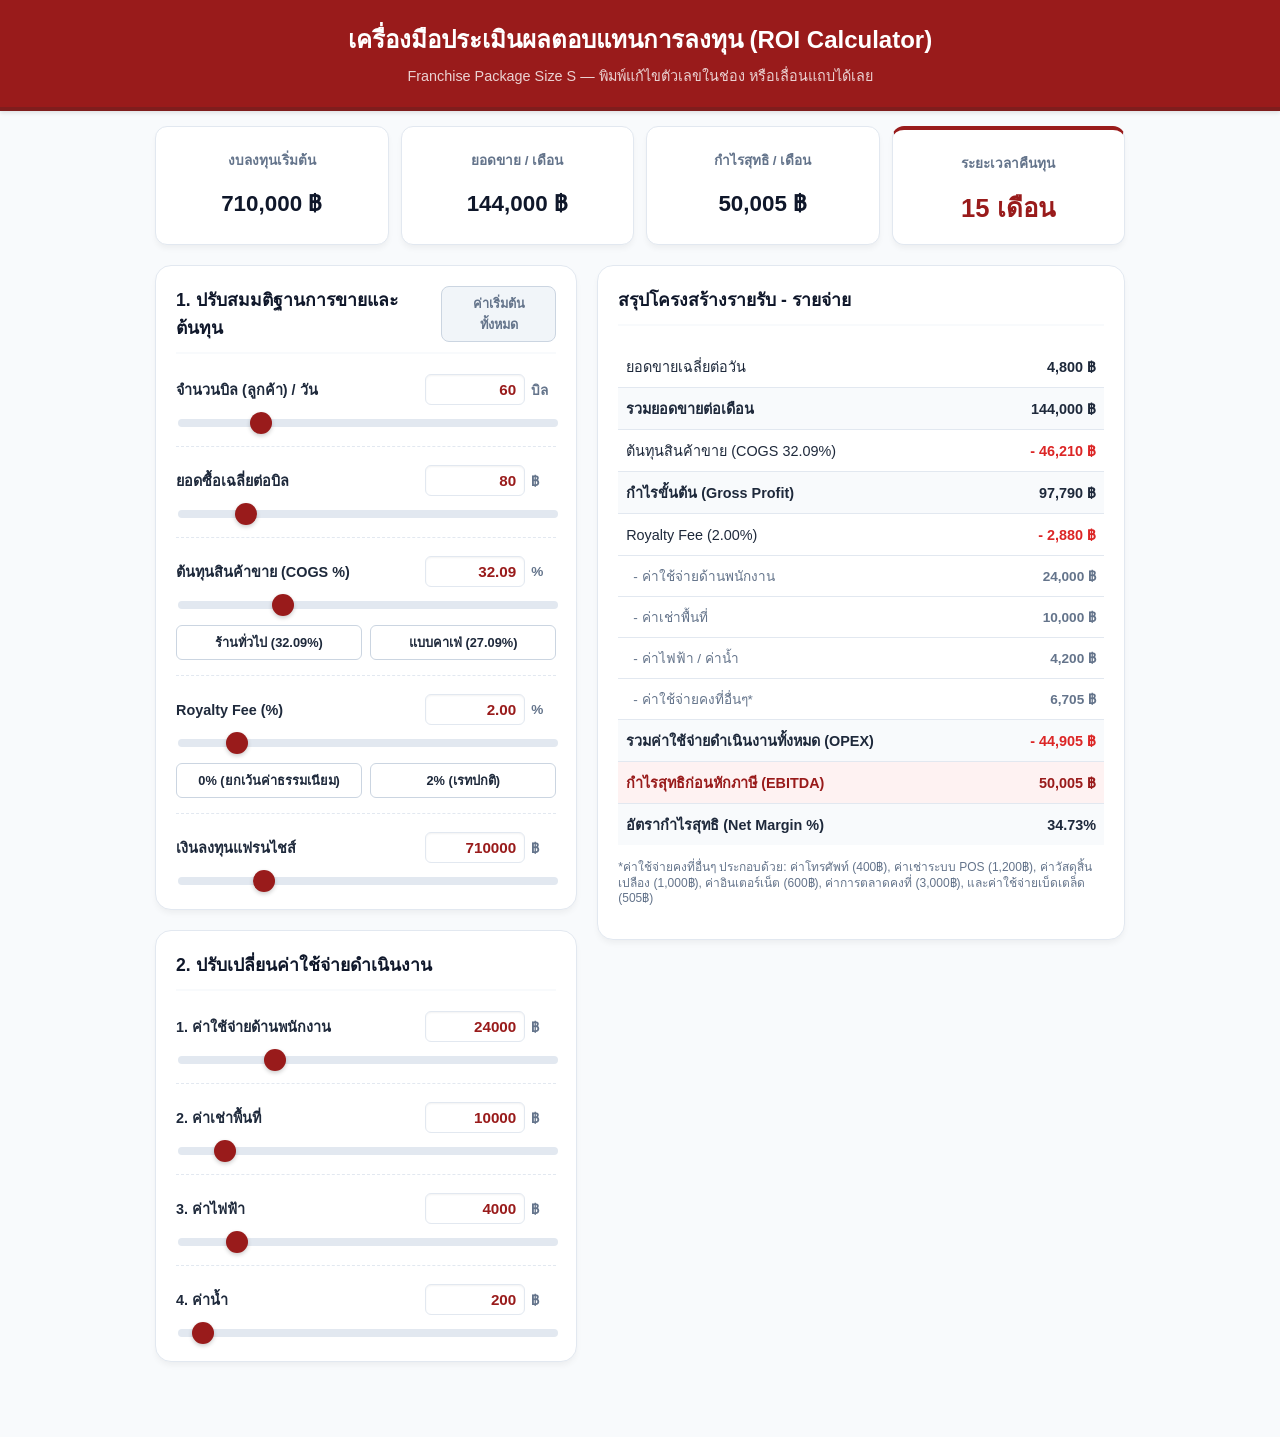
==== franchise.html @ e18ed0c0 "Add files via upload" ====
<!DOCTYPE html>
<html lang="th">
<head>
    <meta charset="UTF-8">
    <meta name="viewport" content="width=device-width, initial-scale=1.0, maximum-scale=1.0, user-scalable=no">
    
    <!-- Meta Tags ป้องกันการทำ Cache -->
    <meta http-equiv="Cache-Control" content="no-cache, no-store, must-revalidate">
    <meta http-equiv="Pragma" content="no-cache">
    <meta http-equiv="Expires" content="0">

    <title>Franchise Size S - ROI Calculator V4 (Editable Inputs)</title>
    <style>
        :root {
            --primary: #991b1b;
            --primary-dark: #7f1d1d;
            --secondary: #0f172a;
            --bg: #f8fafc;
            --card-bg: #ffffff;
            --text: #1e293b;
            --text-light: #64748b;
            --border: #e2e8f0;
        }

        * {
            box-sizing: border-box;
            font-family: -apple-system, BlinkMacSystemFont, "Segoe UI", Roboto, Helvetica, Arial, sans-serif;
            -webkit-tap-highlight-color: transparent;
        }

        body {
            background-color: var(--bg);
            color: var(--text);
            margin: 0;
            padding: 0;
            padding-bottom: 40px;
        }

        .header {
            background-color: var(--primary);
            color: white;
            padding: 20px;
            text-align: center;
            border-bottom: 4px solid var(--primary-dark);
            position: sticky;
            top: 0;
            z-index: 100;
            box-shadow: 0 2px 4px rgba(0,0,0,0.1);
        }

        .header h1 {
            margin: 0;
            font-size: 1.5rem;
            font-weight: 700;
        }

        .header p {
            margin: 5px 0 0 0;
            font-size: 0.9rem;
            opacity: 0.8;
        }

        .container {
            max-width: 1000px;
            margin: 0 auto;
            padding: 15px;
        }

        /* Dashboard Top Cards */
        .grid-kpi {
            display: grid;
            grid-template-columns: repeat(2, 1fr);
            gap: 12px;
            margin-bottom: 20px;
        }

        @media (min-width: 768px) {
            .grid-kpi {
                grid-template-columns: repeat(4, 1fr);
            }
        }

        .kpi-card {
            background: var(--card-bg);
            border: 1px solid var(--border);
            border-radius: 12px;
            padding: 16px;
            text-align: center;
            box-shadow: 0 4px 6px -1px rgba(0,0,0,0.05);
            transition: transform 0.2s;
        }

        .kpi-card.highlight {
            border-top: 4px solid var(--primary);
        }

        .kpi-title {
            font-size: 0.85rem;
            color: var(--text-light);
            font-weight: 600;
            margin-bottom: 8px;
            height: 34px;
            display: flex;
            align-items: center;
            justify-content: center;
        }

        .kpi-value {
            font-size: 1.4rem;
            font-weight: 700;
            color: var(--secondary);
        }

        .kpi-card.highlight .kpi-value {
            color: var(--primary);
        }

        /* Interactive Inputs Section */
        .main-layout {
            display: grid;
            grid-template-columns: 1fr;
            gap: 20px;
            align-items: start;
        }

        @media (min-width: 800px) {
            .main-layout {
                grid-template-columns: 4fr 5fr;
            }
        }

        .panel {
            background: var(--card-bg);
            border: 1px solid var(--border);
            border-radius: 16px;
            padding: 20px;
            box-shadow: 0 4px 6px -1px rgba(0,0,0,0.05);
            margin-bottom: 20px;
        }

        .panel-title {
            font-size: 1.1rem;
            font-weight: 700;
            color: var(--secondary);
            margin-top: 0;
            margin-bottom: 20px;
            padding-bottom: 10px;
            border-bottom: 2px solid var(--bg);
            display: flex;
            justify-content: space-between;
            align-items: center;
        }

        /* Sliders & Inputs */
        .input-group {
            margin-bottom: 18px;
            padding-bottom: 15px;
            border-bottom: 1px dashed var(--border);
        }
        
        .input-group:last-child {
            border-bottom: none;
            padding-bottom: 0;
            margin-bottom: 0;
        }

        .input-label {
            display: flex;
            justify-content: space-between;
            align-items: center;
            font-size: 0.9rem;
            font-weight: 600;
            margin-bottom: 8px;
        }

        /* Number Inputs */
        .val-input-group {
            display: flex;
            align-items: center;
            gap: 6px;
        }

        .val-input {
            width: 100px;
            padding: 6px 8px;
            border: 1px solid var(--border);
            border-radius: 6px;
            text-align: right;
            font-weight: 700;
            color: var(--primary);
            font-size: 0.95rem;
            outline: none;
            background-color: #fff;
            box-shadow: inset 0 1px 2px rgba(0,0,0,0.05);
            transition: all 0.2s ease;
        }

        .val-input:focus {
            border-color: var(--primary);
            box-shadow: 0 0 0 2px rgba(153, 27, 27, 0.1);
        }

        /* Hide HTML5 number input arrows */
        input[type=number]::-webkit-inner-spin-button, 
        input[type=number]::-webkit-outer-spin-button { 
            -webkit-appearance: none; 
            margin: 0; 
        }
        input[type=number] {
            -moz-appearance: textfield;
        }

        .unit {
            color: var(--text-light);
            font-size: 0.85rem;
            font-weight: 600;
            min-width: 25px;
        }

        input[type="range"] {
            width: 100%;
            height: 8px;
            background: #e2e8f0;
            border-radius: 5px;
            outline: none;
            -webkit-appearance: none;
        }

        input[type="range"]::-webkit-slider-thumb {
            -webkit-appearance: none;
            width: 22px;
            height: 22px;
            border-radius: 50%;
            background: var(--primary);
            cursor: pointer;
            box-shadow: 0 2px 4px rgba(0,0,0,0.2);
        }

        /* Tables & Breakdowns */
        .data-table {
            width: 100%;
            border-collapse: collapse;
            font-size: 0.9rem;
        }

        .data-table td {
            padding: 9px 8px;
            border-bottom: 1px solid var(--border);
        }

        .data-table tr:last-child td {
            border-bottom: none;
        }

        .data-table td.num {
            text-align: right;
            font-weight: 600;
        }

        .bold-row {
            font-weight: 700;
            background-color: var(--bg);
        }

        .primary-row {
            font-weight: 700;
            background-color: #fef2f2;
            color: var(--primary);
        }

        /* Buttons */
        .btn-reset {
            background-color: #f1f5f9;
            border: 1px solid #cbd5e1;
            padding: 6px 12px;
            border-radius: 8px;
            font-size: 0.8rem;
            font-weight: 600;
            cursor: pointer;
            color: var(--text-light);
            transition: background-color 0.2s;
        }
        .btn-reset:active, .btn-reset:hover {
            background-color: #e2e8f0;
        }

        .btn-preset {
            background-color: #ffffff;
            border: 1px solid #cbd5e1;
            padding: 6px 10px;
            border-radius: 6px;
            font-size: 0.8rem;
            font-weight: 600;
            cursor: pointer;
            color: var(--text);
            transition: all 0.2s ease;
            flex: 1;
            text-align: center;
        }
        .btn-preset:hover, .btn-preset:active {
            border-color: var(--primary);
            color: var(--primary);
            background-color: #fef2f2;
        }
    </style>
</head>
<body>

    <div class="header">
        <h1>เครื่องมือประเมินผลตอบแทนการลงทุน (ROI Calculator)</h1>
        <p>Franchise Package Size S — พิมพ์แก้ไขตัวเลขในช่อง หรือเลื่อนแถบได้เลย</p>
    </div>

    <div class="container">
        
        <!-- Top KPIs -->
        <div class="grid-kpi">
            <div class="kpi-card">
                <div class="kpi-title">งบลงทุนเริ่มต้น</div>
                <div id="kpi-investment" class="kpi-value">710,000 ฿</div>
            </div>
            <div class="kpi-card">
                <div class="kpi-title">ยอดขาย / เดือน</div>
                <div id="kpi-revenue" class="kpi-value">0 ฿</div>
            </div>
            <div class="kpi-card">
                <div class="kpi-title">กำไรสุทธิ / เดือน</div>
                <div id="kpi-profit" class="kpi-value">0 ฿</div>
            </div>
            <div class="kpi-card highlight">
                <div class="kpi-title">ระยะเวลาคืนทุน</div>
                <div id="kpi-payback" class="kpi-value" style="font-size: 1.6rem;">0 เดือน</div>
            </div>
        </div>

        <!-- Interactive Sliders & Table Breakdown -->
        <div class="main-layout">
            
            <!-- Left Side: Control Panel -->
            <div>
                <div class="panel">
                    <div class="panel-title">
                        <span>1. ปรับสมมติฐานการขายและต้นทุน</span>
                        <button class="btn-reset" onclick="resetSliders()">ค่าเริ่มต้นทั้งหมด</button>
                    </div>
                    
                    <div class="input-group">
                        <div class="input-label">
                            <span>จำนวนบิล (ลูกค้า) / วัน</span>
                            <div class="val-input-group">
                                <input type="number" id="num-bills" class="val-input" value="60" oninput="updateFromNum('bills')">
                                <span class="unit">บิล</span>
                            </div>
                        </div>
                        <input type="range" id="input-bills" min="0" max="300" data-default-max="300" step="1" value="60" oninput="updateFromSlider('bills')">
                    </div>

                    <div class="input-group">
                        <div class="input-label">
                            <span>ยอดซื้อเฉลี่ยต่อบิล</span>
                            <div class="val-input-group">
                                <input type="number" id="num-ticket" class="val-input" value="80" oninput="updateFromNum('ticket')">
                                <span class="unit">฿</span>
                            </div>
                        </div>
                        <input type="range" id="input-ticket" min="0" max="500" data-default-max="500" step="5" value="80" oninput="updateFromSlider('ticket')">
                    </div>
                    
                    <div class="input-group">
                        <div class="input-label">
                            <span>ต้นทุนสินค้าขาย (COGS %)</span>
                            <div class="val-input-group">
                                <input type="number" id="num-cogs" class="val-input" value="32.09" step="0.01" oninput="updateFromNum('cogs')">
                                <span class="unit">%</span>
                            </div>
                        </div>
                        <input type="range" id="input-cogs" min="15" max="80" data-default-max="80" step="0.01" value="32.09" oninput="updateFromSlider('cogs')">
                        <div style="display: flex; gap: 8px; margin-top: 12px;">
                            <button class="btn-preset" onclick="setCOGS(32.09)">ร้านทั่วไป (32.09%)</button>
                            <button class="btn-preset" onclick="setCOGS(27.09)">แบบคาเฟ่ (27.09%)</button>
                        </div>
                    </div>

                    <div class="input-group">
                        <div class="input-label">
                            <span>Royalty Fee (%)</span>
                            <div class="val-input-group">
                                <input type="number" id="num-royalty" class="val-input" value="2.00" step="0.1" oninput="updateFromNum('royalty')">
                                <span class="unit">%</span>
                            </div>
                        </div>
                        <input type="range" id="input-royalty" min="0" max="15" data-default-max="15" step="0.1" value="2.00" oninput="updateFromSlider('royalty')">
                        <div style="display: flex; gap: 8px; margin-top: 12px;">
                            <button class="btn-preset" onclick="setRoyalty(0)">0% (ยกเว้นค่าธรรมเนียม)</button>
                            <button class="btn-preset" onclick="setRoyalty(2)">2% (เรทปกติ)</button>
                        </div>
                    </div>

                    <div class="input-group">
                        <div class="input-label">
                            <span>เงินลงทุนแฟรนไชส์</span>
                            <div class="val-input-group">
                                <input type="number" id="num-investment" class="val-input" value="710000" oninput="updateFromNum('investment')">
                                <span class="unit">฿</span>
                            </div>
                        </div>
                        <input type="range" id="input-investment" min="100000" max="3000000" data-default-max="3000000" step="10000" value="710000" oninput="updateFromSlider('investment')">
                    </div>
                </div>

                <div class="panel">
                    <div class="panel-title">2. ปรับเปลี่ยนค่าใช้จ่ายดำเนินงาน</div>
                    
                    <div class="input-group">
                        <div class="input-label">
                            <span>1. ค่าใช้จ่ายด้านพนักงาน</span>
                            <div class="val-input-group">
                                <input type="number" id="num-staff" class="val-input" value="24000" oninput="updateFromNum('staff')">
                                <span class="unit">฿</span>
                            </div>
                        </div>
                        <input type="range" id="input-staff" min="0" max="100000" data-default-max="100000" step="1000" value="24000" oninput="updateFromSlider('staff')">
                    </div>

                    <div class="input-group">
                        <div class="input-label">
                            <span>2. ค่าเช่าพื้นที่</span>
                            <div class="val-input-group">
                                <input type="number" id="num-rent" class="val-input" value="10000" oninput="updateFromNum('rent')">
                                <span class="unit">฿</span>
                            </div>
                        </div>
                        <input type="range" id="input-rent" min="0" max="100000" data-default-max="100000" step="1000" value="10000" oninput="updateFromSlider('rent')">
                    </div>

                    <div class="input-group">
                        <div class="input-label">
                            <span>3. ค่าไฟฟ้า</span>
                            <div class="val-input-group">
                                <input type="number" id="num-electric" class="val-input" value="4000" oninput="updateFromNum('electric')">
                                <span class="unit">฿</span>
                            </div>
                        </div>
                        <input type="range" id="input-electric" min="0" max="30000" data-default-max="30000" step="500" value="4000" oninput="updateFromSlider('electric')">
                    </div>

                    <div class="input-group">
                        <div class="input-label">
                            <span>4. ค่าน้ำ</span>
                            <div class="val-input-group">
                                <input type="number" id="num-water" class="val-input" value="200" oninput="updateFromNum('water')">
                                <span class="unit">฿</span>
                            </div>
                        </div>
                        <input type="range" id="input-water" min="0" max="5000" data-default-max="5000" step="50" value="200" oninput="updateFromSlider('water')">
                    </div>
                </div>
            </div>

            <!-- Right Side: Detailed Table Breakdown -->
            <div class="panel" style="position: sticky; top: 100px;">
                <div class="panel-title">สรุปโครงสร้างรายรับ - รายจ่าย</div>
                
                <table class="data-table">
                    <tr>
                        <td>ยอดขายเฉลี่ยต่อวัน</td>
                        <td id="table-daily-revenue" class="num">0 ฿</td>
                    </tr>
                    <tr class="bold-row">
                        <td>รวมยอดขายต่อเดือน</td>
                        <td id="table-monthly-revenue" class="num">0 ฿</td>
                    </tr>
                    <tr>
                        <td id="table-text-cogs">ต้นทุนสินค้าขาย (COGS)</td>
                        <td id="table-cogs" class="num" style="color: #dc2626;">0 ฿</td>
                    </tr>
                    <tr class="bold-row">
                        <td>กำไรขั้นต้น (Gross Profit)</td>
                        <td id="table-gross-profit" class="num">0 ฿</td>
                    </tr>
                    <tr>
                        <td id="table-text-royalty">Royalty Fee (2.00%)</td>
                        <td id="table-royalty" class="num" style="color: #dc2626;">0 ฿</td>
                    </tr>
                    
                    <!-- OPEX Breakdown rows -->
                    <tr>
                        <td style="padding-left: 15px; color: var(--text-light); font-size: 0.85rem;">- ค่าใช้จ่ายด้านพนักงาน</td>
                        <td id="table-staff" class="num" style="color: #64748b; font-size: 0.85rem;">0 ฿</td>
                    </tr>
                    <tr>
                        <td style="padding-left: 15px; color: var(--text-light); font-size: 0.85rem;">- ค่าเช่าพื้นที่</td>
                        <td id="table-rent" class="num" style="color: #64748b; font-size: 0.85rem;">0 ฿</td>
                    </tr>
                    <tr>
                        <td style="padding-left: 15px; color: var(--text-light); font-size: 0.85rem;">- ค่าไฟฟ้า / ค่าน้ำ</td>
                        <td id="table-utilities" class="num" style="color: #64748b; font-size: 0.85rem;">0 ฿</td>
                    </tr>
                    <tr>
                        <td style="padding-left: 15px; color: var(--text-light); font-size: 0.85rem;">- ค่าใช้จ่ายคงที่อื่นๆ*</td>
                        <td class="num" style="color: #64748b; font-size: 0.85rem;">6,705 ฿</td>
                    </tr>
                    
                    <tr class="bold-row">
                        <td>รวมค่าใช้จ่ายดำเนินงานทั้งหมด (OPEX)</td>
                        <td id="table-opex" class="num" style="color: #dc2626;">0 ฿</td>
                    </tr>
                    <tr class="primary-row">
                        <td>กำไรสุทธิก่อนหักภาษี (EBITDA)</td>
                        <td id="table-net-profit" class="num">0 ฿</td>
                    </tr>
                    <tr class="bold-row">
                        <td>อัตรากำไรสุทธิ (Net Margin %)</td>
                        <td id="table-net-margin" class="num">0%</td>
                    </tr>
                </table>
                <p style="font-size: 0.75rem; color: var(--text-light); margin-top: 15px; line-height: 1.3;">
                    *ค่าใช้จ่ายคงที่อื่นๆ ประกอบด้วย: ค่าโทรศัพท์ (400฿), ค่าเช่าระบบ POS (1,200฿), ค่าวัสดุสิ้นเปลือง (1,000฿), ค่าอินเตอร์เน็ต (600฿), ค่าการตลาดคงที่ (3,000฿), และค่าใช้จ่ายเบ็ดเตล็ด (505฿)
                </p>
            </div>

        </div>

    </div>

    <script>
        // Fixed other OPEX from original spreadsheet
        const otherOpexFixed = 6705;

        function formatNumber(num) {
            return num.toLocaleString('th-TH', { maximumFractionDigits: 0 });
        }

        // Triggered when typing in the input box
        function updateFromNum(id) {
            let val = parseFloat(document.getElementById('num-' + id).value) || 0;
            let slider = document.getElementById('input-' + id);
            
            // If user types a number larger than the slider max, expand the slider max dynamically
            if (val > parseFloat(slider.max)) {
                slider.max = val;
            }
            slider.value = val;
            calculateROI();
        }

        // Triggered when dragging the slider
        function updateFromSlider(id) {
            let val = document.getElementById('input-' + id).value;
            document.getElementById('num-' + id).value = val;
            calculateROI();
        }

        // Update exact values when reset is clicked
        function setValue(id, val) {
            document.getElementById('num-' + id).value = val;
            let slider = document.getElementById('input-' + id);
            // Reset slider max to default if it was dynamically expanded
            slider.max = slider.getAttribute('data-default-max');
            slider.value = val;
        }

        // Quick set function for COGS
        function setCOGS(val) {
            document.getElementById('num-cogs').value = val;
            document.getElementById('input-cogs').value = val;
            calculateROI();
        }

        // Quick set function for Royalty Fee
        function setRoyalty(val) {
            document.getElementById('num-royalty').value = val.toFixed(2);
            document.getElementById('input-royalty').value = val;
            calculateROI();
        }

        function calculateROI() {
            // Read from number inputs (which are always synced)
            const bills = parseFloat(document.getElementById('num-bills').value) || 0;
            const ticket = parseFloat(document.getElementById('num-ticket').value) || 0;
            const cogsPercent = parseFloat(document.getElementById('num-cogs').value) || 0;
            const royaltyPercent = parseFloat(document.getElementById('num-royalty').value) || 0;
            const investment = parseFloat(document.getElementById('num-investment').value) || 0;

            const staff = parseFloat(document.getElementById('num-staff').value) || 0;
            const rent = parseFloat(document.getElementById('num-rent').value) || 0;
            const electric = parseFloat(document.getElementById('num-electric').value) || 0;
            const water = parseFloat(document.getElementById('num-water').value) || 0;

            // Calculations
            const dailyRevenue = bills * ticket;
            const monthlyRevenue = dailyRevenue * 30;
            const cogsRate = cogsPercent / 100;
            const royaltyRate = royaltyPercent / 100;

            const cogs = monthlyRevenue * cogsRate;
            const grossProfit = monthlyRevenue - cogs;
            const royalty = monthlyRevenue * royaltyRate;
            
            const totalOpex = staff + rent + electric + water + otherOpexFixed;
            const netProfit = grossProfit - royalty - totalOpex;
            const netMargin = monthlyRevenue > 0 ? (netProfit / monthlyRevenue) * 100 : 0;

            // Payback Period logic
            let paybackPeriodText = "";
            if (netProfit <= 0) {
                paybackPeriodText = "ไม่สามารถคืนทุนได้ (ติดลบ)";
            } else {
                const months = investment / netProfit;
                if (months < 1) {
                    paybackPeriodText = "น้อยกว่า 1 เดือน";
                } else {
                    paybackPeriodText = Math.ceil(months) + " เดือน";
                }
            }

            // Update Top KPIs Dashboard
            document.getElementById('kpi-investment').innerText = formatNumber(investment) + " ฿";
            document.getElementById('kpi-revenue').innerText = formatNumber(monthlyRevenue) + " ฿";
            document.getElementById('kpi-profit').innerText = (netProfit > 0 ? "" : "-") + formatNumber(Math.abs(netProfit)) + " ฿";
            document.getElementById('kpi-payback').innerText = paybackPeriodText;

            // Update Detailed Table View
            document.getElementById('table-daily-revenue').innerText = formatNumber(dailyRevenue) + " ฿";
            document.getElementById('table-monthly-revenue').innerText = formatNumber(monthlyRevenue) + " ฿";
            
            document.getElementById('table-text-cogs').innerText = "ต้นทุนสินค้าขาย (COGS " + cogsPercent.toFixed(2) + "%)";
            document.getElementById('table-cogs').innerText = "- " + formatNumber(cogs) + " ฿";
            
            document.getElementById('table-gross-profit').innerText = formatNumber(grossProfit) + " ฿";
            
            document.getElementById('table-text-royalty').innerText = "Royalty Fee (" + royaltyPercent.toFixed(2) + "%)";
            document.getElementById('table-royalty').innerText = "- " + formatNumber(royalty) + " ฿";
            
            document.getElementById('table-staff').innerText = formatNumber(staff) + " ฿";
            document.getElementById('table-rent').innerText = formatNumber(rent) + " ฿";
            document.getElementById('table-utilities').innerText = formatNumber(electric + water) + " ฿";
            document.getElementById('table-opex').innerText = "- " + formatNumber(totalOpex) + " ฿";
            
            document.getElementById('table-net-profit').innerText = (netProfit > 0 ? "" : "-") + formatNumber(Math.abs(netProfit)) + " ฿";
            document.getElementById('table-net-margin').innerText = netMargin.toFixed(2) + "%";
        }

        function resetSliders() {
            setValue('bills', 60);
            setValue('ticket', 80);
            setValue('cogs', 32.09);
            setValue('royalty', 2.00);
            setValue('investment', 710000);
            setValue('staff', 24000);
            setValue('rent', 10000);
            setValue('electric', 4000);
            setValue('water', 200);
            calculateROI();
        }

        // Initialize on first load
        window.onload = function() {
            calculateROI();
        };
    </script>
</body>
</html>
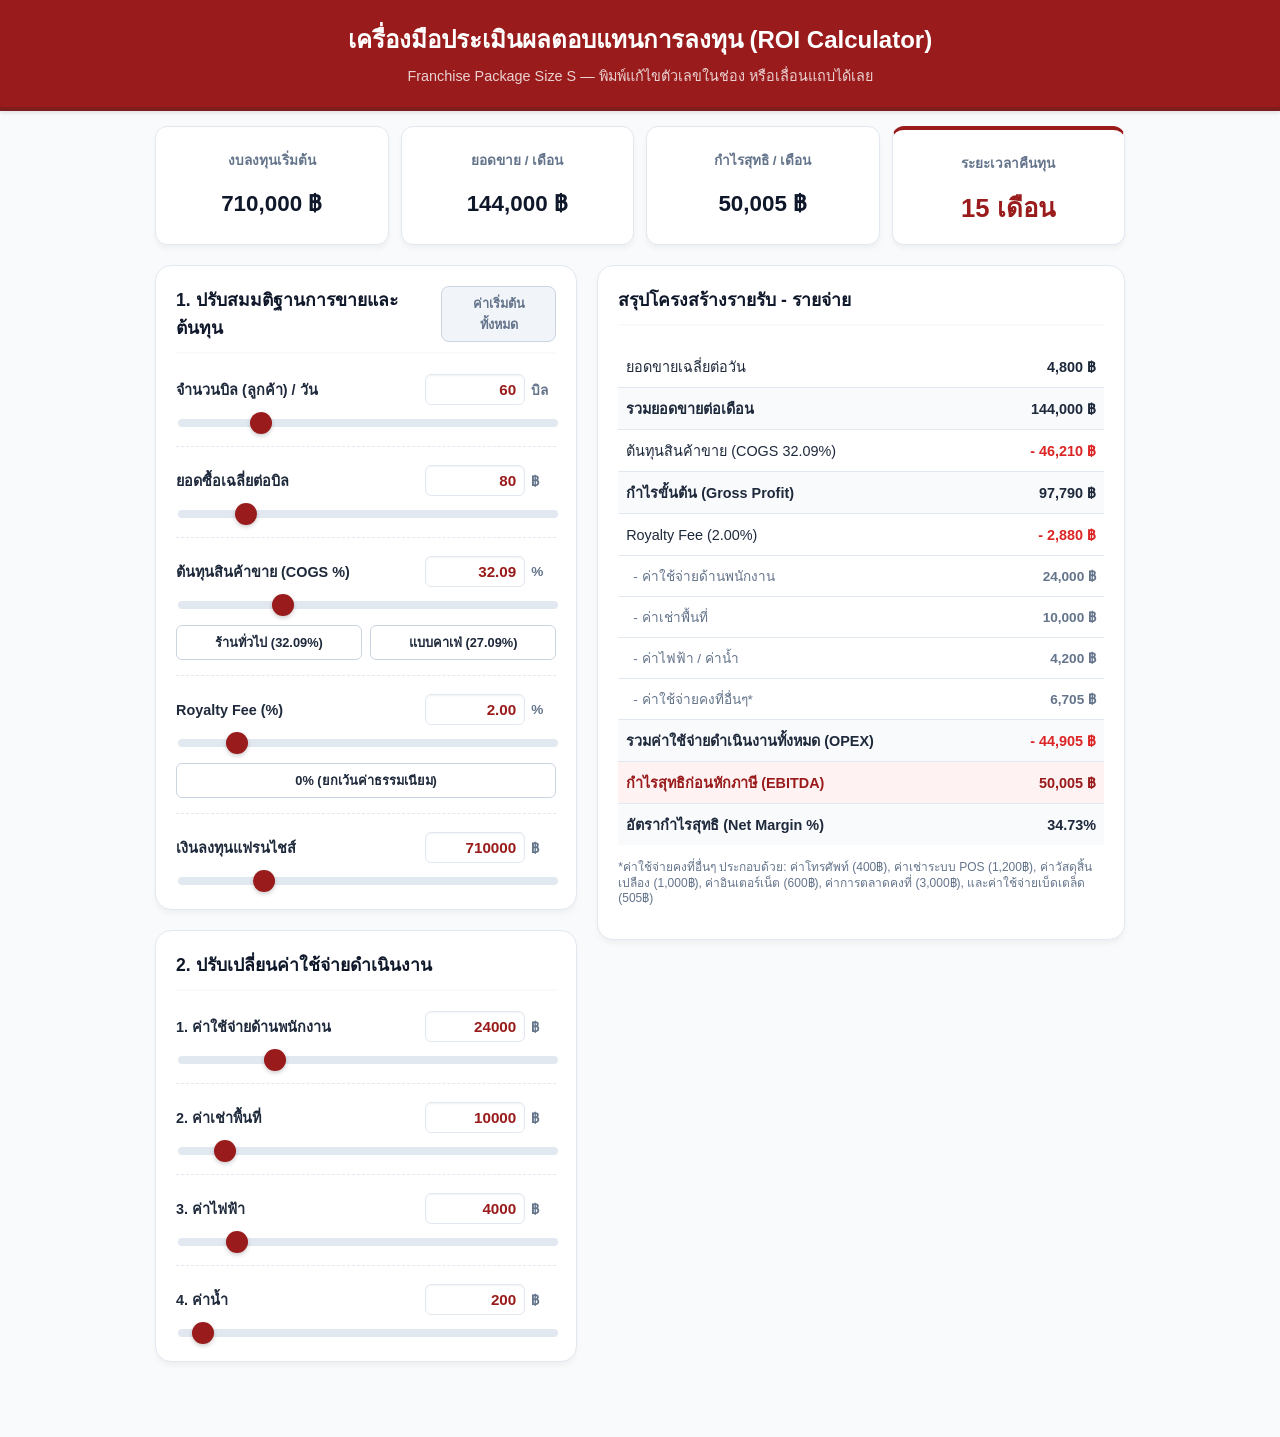
==== commit 9868144f: "Change roralty fee" ====
--- a/franchise.html
+++ b/franchise.html
@@ -392,7 +392,6 @@
                         <input type="range" id="input-royalty" min="0" max="15" data-default-max="15" step="0.1" value="2.00" oninput="updateFromSlider('royalty')">
                         <div style="display: flex; gap: 8px; margin-top: 12px;">
                             <button class="btn-preset" onclick="setRoyalty(0)">0% (ยกเว้นค่าธรรมเนียม)</button>
-                            <button class="btn-preset" onclick="setRoyalty(2)">2% (เรทปกติ)</button>
                         </div>
                     </div>
 
@@ -660,4 +659,4 @@
         };
     </script>
 </body>
-</html>+</html>
